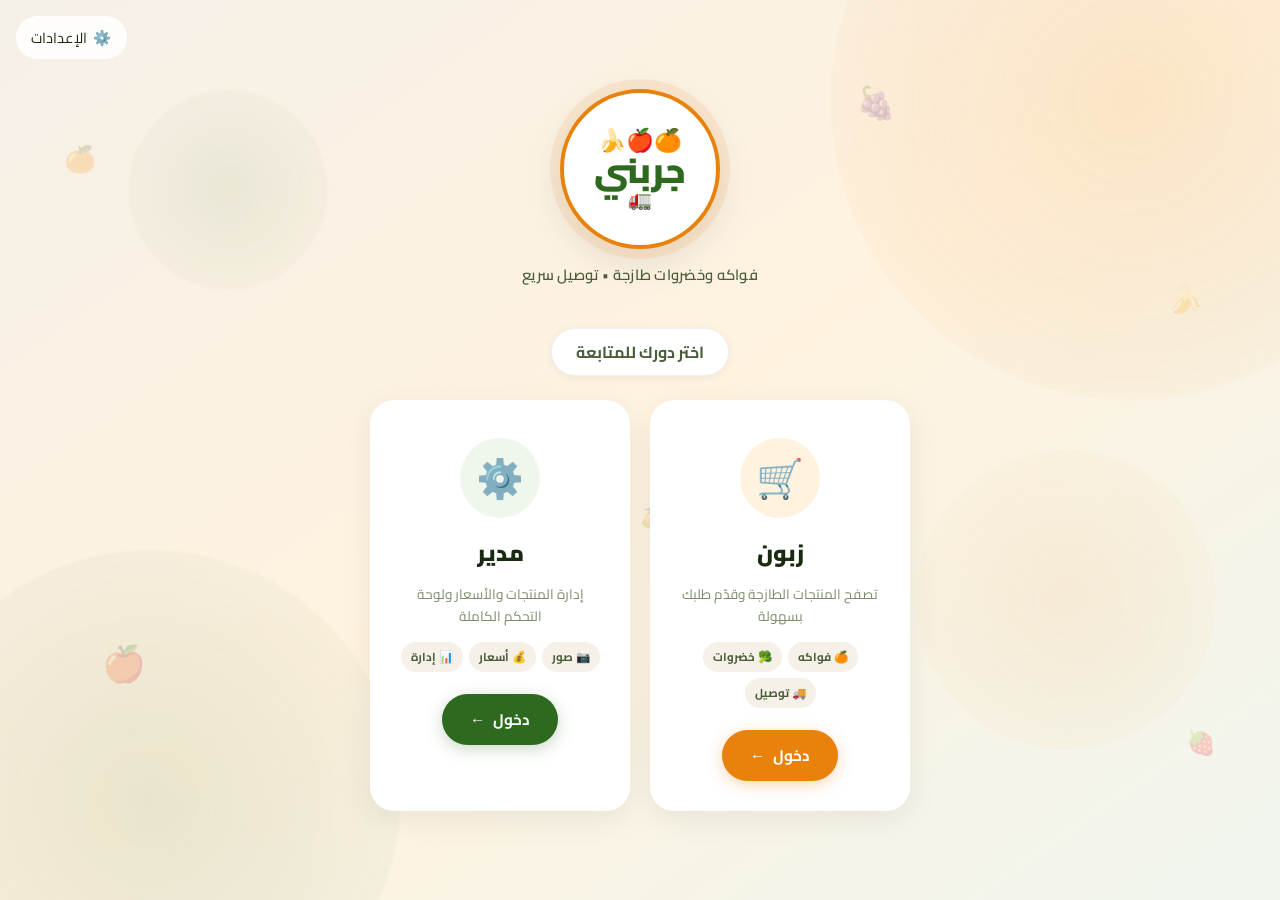
==== admin.html @ cb9f3431 "Fix gallery UI bugs: remove empty img, fix preview position, clear thumbnails on new selection Co-Au" ====
<!DOCTYPE html>
<html lang="ar" dir="rtl">
<head>
  <meta charset="UTF-8" />
  <meta name="viewport" content="width=device-width, initial-scale=1.0" />
  <title>لوحة التحكم - جربني</title>
  <link rel="icon" href="data:image/svg+xml,<svg xmlns='http://www.w3.org/2000/svg' viewBox='0 0 100 100'><text y='.9em' font-size='90'>🍊</text></svg>" />
  <link rel="stylesheet" href="admin.css" />
  <link href="https://fonts.googleapis.com/css2?family=Cairo:wght@400;600;700;900&display=swap" rel="stylesheet" />
</head>
<body>

  <!-- ===== LOGIN SCREEN ===== -->
  <div class="login-screen" id="loginScreen">
    <div class="login-card">
      <div class="login-logo">🍊🍎🍌<br/><span>جربني</span></div>
      <h2>لوحة التحكم</h2>
      <p class="login-sub">أدخل كلمة المرور للمتابعة</p>
      <form id="loginForm">
        <div class="form-group">
          <label>كلمة المرور</label>
          <input type="password" id="passwordInput" placeholder="••••••••" autocomplete="current-password" />
        </div>
        <p class="login-error hidden" id="loginError">كلمة المرور غير صحيحة ❌</p>
        <button type="submit" class="btn-login">دخول →</button>
      </form>
      <a href="index.html" class="back-link">← العودة إلى الصفحة الرئيسية</a>
    </div>
  </div>

  <!-- ===== DASHBOARD ===== -->
  <div class="admin-dashboard hidden" id="dashboard">

    <!-- Mobile top bar -->
    <div class="mobile-topbar">
      <div class="mobile-logo">🍊 <span>جربني</span></div>
      <button class="sidebar-toggle" id="sidebarToggle">☰</button>
    </div>
    <div class="sidebar-overlay" id="sidebarOverlay"></div>

    <!-- SIDEBAR -->
    <aside class="sidebar" id="sidebar">
      <div class="sidebar-logo">🍊 <span>جربني</span></div>
      <nav class="sidebar-nav">
        <button class="nav-item active" data-section="products">🛒 المنتجات</button>
        <button class="nav-item" data-section="orders">📋 الطلبات <span class="orders-badge hidden" id="navOrdersBadge">0</span></button>
        <button class="nav-item" data-section="reviews">⭐ التقييمات <span class="orders-badge hidden" id="navReviewsBadge">0</span></button>
        <button class="nav-item" data-section="gallery">📸 المعرض</button>
        <button class="nav-item" data-section="settings">⚙️ الإعدادات</button>
        <a href="shop.html" class="nav-item nav-link" target="_blank">🌐 الموقع</a>
      </nav>
      <button class="sidebar-logout" id="logoutBtn">🚪 تسجيل الخروج</button>
    </aside>

    <!-- MAIN -->
    <main class="admin-main">

      <!-- PRODUCTS SECTION -->
      <div class="admin-section" id="productsSection">
        <div class="admin-header">
          <div>
            <h1>إدارة المنتجات</h1>
            <p class="admin-sub">انقر على أي منتج لتعديله</p>
          </div>
          <button class="btn-add-product" id="addProductBtn">+ إضافة منتج</button>
        </div>

        <!-- Stats -->
        <div class="admin-stats-row">
          <div class="admin-stat-box">
            <span id="statFruits">0</span>
            <label>🍊 فاكهة</label>
          </div>
          <div class="admin-stat-box">
            <span id="statVeggies">0</span>
            <label>🥦 خضروات</label>
          </div>
          <div class="admin-stat-box accent">
            <span id="statTotal">0</span>
            <label>📦 إجمالي</label>
          </div>
        </div>
        <div class="admin-tabs">
          <button class="admin-tab active" data-tab="fruits">🍊 الفواكه</button>
          <button class="admin-tab" data-tab="veggies">🥦 الخضروات</button>
        </div>
        <div class="admin-products-grid" id="adminFruitsGrid"></div>
        <div class="admin-products-grid hidden" id="adminVeggiesGrid"></div>
      </div>

      <!-- ORDERS SECTION -->
      <div class="admin-section hidden" id="ordersSection">
        <div class="admin-header">
          <div>
            <h1>الطلبات</h1>
            <p class="admin-sub">جميع طلبات العملاء مرتبة من الأحدث إلى الأقدم</p>
          </div>
          <div class="orders-header-actions">
            <select id="ordersFilterStatus" class="orders-filter">
              <option value="all">كل الطلبات</option>
              <option value="new">🆕 جديد</option>
              <option value="confirmed">✅ مؤكد</option>
              <option value="delivered">📦 تم التوصيل</option>
              <option value="cancelled">❌ ملغى</option>
            </select>
            <button class="btn-clear-orders" id="clearAllOrdersBtn">🗑️ مسح الكل</button>
          </div>
        </div>

        <!-- Stats row -->
        <div class="admin-stats-row">
          <div class="admin-stat-box">
            <span id="statOrdersNew">0</span>
            <label>🆕 جديد</label>
          </div>
          <div class="admin-stat-box">
            <span id="statOrdersConfirmed">0</span>
            <label>✅ مؤكد</label>
          </div>
          <div class="admin-stat-box">
            <span id="statOrdersDelivered">0</span>
            <label>📦 موصّل</label>
          </div>
          <div class="admin-stat-box accent">
            <span id="statOrdersTotal">0</span>
            <label>📋 الإجمالي</label>
          </div>
          <div class="admin-stat-box" style="border-top:3px solid #4CAF50">
            <span id="statOrdersRevenue">0 دت</span>
            <label>💰 رقم الأعمال</label>
          </div>
        </div>

        <div id="ordersContainer">
          <div class="orders-empty" id="ordersEmpty">
            <p style="font-size:3rem">📋</p>
            <p>لا توجد طلبات بعد</p>
            <p style="opacity:.6;font-size:.9rem">ستظهر الطلبات هنا عند إرسالها من الموقع</p>
          </div>
          <div id="ordersList"></div>
        </div>
      </div>

      <!-- GALLERY SECTION -->
      <div class="admin-section hidden" id="gallerySection">
        <div class="admin-header">
          <div>
            <h1>📸 المعرض</h1>
            <p class="admin-sub">صور مخزونك وتوصيلاتك — تظهر في الموقع للزبائن</p>
          </div>
          <div class="orders-header-actions">
            <button class="btn-clear-orders" id="clearAllGalleryBtn">🗑️ مسح الكل</button>
          </div>
        </div>

        <!-- Upload card -->
        <div class="gallery-upload-card">
          <h3>➕ إضافة صورة جديدة</h3>
          <div class="gallery-upload-area" id="galleryUploadArea">
            <span>📷</span>
            <p>انقر لاختيار صورة أو عدة صور دفعة واحدة</p>
            <input type="file" id="galleryFileInput" accept="image/*" multiple />
          </div>
          <div class="form-group" style="margin-top:14px">
            <label>تعليق (اختياري)</label>
            <input type="text" id="galleryCaptionInput" placeholder="مثال: توصيل اليوم في بنزرت 🚛" />
          </div>
          <button class="btn-save-settings" id="addGalleryPhotoBtn" style="margin-top:12px">💾 إضافة الصور</button>
          <div class="gallery-preview-wrap hidden" id="galleryPreviewWrap"></div>
        </div>

        <!-- Photos grid -->
        <div id="adminGalleryGrid" class="admin-gallery-grid"></div>
        <div class="orders-empty" id="galleryAdminEmpty" style="display:none">
          <p style="font-size:3rem">📸</p>
          <p>لا توجد صور بعد — أضف صورك أعلاه</p>
        </div>
      </div>

      <!-- REVIEWS SECTION -->
      <div class="admin-section hidden" id="reviewsSection">
        <div class="admin-header">
          <div>
            <h1>⭐ التقييمات</h1>
            <p class="admin-sub">تقييمات العملاء الحقيقية — يمكنك حذف أي تقييم غير لائق</p>
          </div>
          <div class="orders-header-actions">
            <button class="btn-clear-orders" id="clearAllReviewsBtn">🗑️ مسح الكل</button>
          </div>
        </div>
        <!-- Stats -->
        <div class="admin-stats-row">
          <div class="admin-stat-box">
            <span id="statReviewsTotal">0</span>
            <label>⭐ تقييم</label>
          </div>
          <div class="admin-stat-box accent">
            <span id="statReviewsAvg">—</span>
            <label>📊 المعدل</label>
          </div>
        </div>
        <div id="adminReviewsContainer">
          <div class="orders-empty" id="reviewsEmpty">
            <p style="font-size:3rem">⭐</p>
            <p>لا توجد تقييمات بعد</p>
            <p style="opacity:.6;font-size:.9rem">ستظهر تقييمات العملاء هنا</p>
          </div>
          <div id="adminReviewsList"></div>
        </div>
      </div>

      <!-- SETTINGS SECTION -->
      <div class="admin-section hidden" id="settingsSection">
        <div class="admin-header">
          <div>
            <h1>الإعدادات</h1>
            <p class="admin-sub">إعدادات الموقع ومعلومات التواصل</p>
          </div>
        </div>
        <div class="settings-grid">
          <div class="settings-card">
            <h3>📞 معلومات التواصل</h3>
            <div class="form-group">
              <label>رقم الهاتف</label>
              <input type="tel" id="settingPhone" placeholder="0X XX XX XX XX" />
            </div>
            <div class="form-group">
              <label>رقم واتساب (بدون + أو 00)</label>
              <input type="text" id="settingWhatsapp" placeholder="216XXXXXXXXX" />
              <small>مثال: 21694123456</small>
            </div>
            <div class="form-group">
              <label>نص البانر الترويجي 🔥</label>
              <input type="text" id="settingPromo" placeholder="عرض الأسبوع: توصيل مجاني..." />
              <small>يظهر في الشريط الأخضر أعلى الموقع</small>
            </div>
            <div class="form-group">
              <label>🕐 ساعات العمل</label>
              <textarea id="settingHours" rows="3" placeholder="السبت - الخميس: 8:00ص - 8:00م&#10;الجمعة: مغلق"></textarea>
              <small>تظهر في قسم "تواصل معنا" بالموقع</small>
            </div>
          </div>
          <div class="settings-card">
            <h3>🔒 تغيير كلمة المرور</h3>
            <div class="form-group">
              <label>كلمة المرور الجديدة</label>
              <input type="password" id="newPassword" placeholder="6 أحرف على الأقل" />
            </div>
            <div class="form-group">
              <label>تأكيد كلمة المرور</label>
              <input type="password" id="confirmPassword" placeholder="أعد الكتابة" />
            </div>
          </div>
        </div>
        <div class="settings-actions">
          <button class="btn-save-settings" id="saveSettingsBtn">💾 حفظ الإعدادات</button>
          <button class="btn-reset-products" id="resetProductsBtn">🔄 إعادة تعيين المنتجات</button>
        </div>
      </div>

    </main>
  </div>

  <!-- ===== EDIT / ADD MODAL ===== -->
  <div class="modal-overlay hidden" id="editModal">
    <div class="modal-card">
      <div class="modal-header">
        <h2 id="modalTitle">تعديل المنتج</h2>
        <button class="modal-close" id="modalClose" title="إغلاق">×</button>
      </div>

      <!-- Image -->
      <div class="image-section">
        <div class="image-preview" id="imagePreview">
          <span id="previewEmoji">🍊</span>
          <img id="previewImg" src="" alt="" class="hidden" />
        </div>
        <div class="image-actions">
          <label class="btn-upload">
            📷 رفع صورة من جهازك
            <input type="file" id="imageUpload" accept="image/*" />
          </label>
          <button class="btn-use-emoji" id="removeImageBtn">استخدام الرمز بدل الصورة</button>
          <small class="img-hint">الصورة تُحفظ محلياً في المتصفح</small>
        </div>
      </div>

      <!-- Form -->
      <div class="modal-form">
        <input type="hidden" id="editId" />
        <input type="hidden" id="editCategory" />
        <div class="form-row">
          <div class="form-group">
            <label>اسم المنتج *</label>
            <input type="text" id="editName" placeholder="مثال: برتقال طازج" />
          </div>
          <div class="form-group">
            <label>الرمز (Emoji)</label>
            <input type="text" id="editEmoji" maxlength="2" placeholder="🍊" />
          </div>
        </div>
        <div class="form-group">
          <label>الوصف</label>
          <input type="text" id="editDesc" placeholder="وصف قصير للمنتج" />
        </div>
        <div class="form-row">
          <div class="form-group">
            <label>السعر (دت) *</label>
            <input type="number" id="editPrice" min="0" placeholder="1.5" />
          </div>
          <div class="form-group">
            <label>الوحدة</label>
            <input type="text" id="editUnit" placeholder="كغ / حبة / علبة" />
          </div>
        </div>
      </div>

      <div class="modal-footer">
        <button class="btn-save" id="saveProductBtn">💾 حفظ</button>
        <button class="btn-delete hidden" id="deleteProductBtn">🗑️ حذف</button>
      </div>
    </div>
  </div>

  <!-- TOAST -->
  <div class="admin-toast" id="adminToast"></div>

  <script src="products-data.js"></script>
  <script src="admin.js"></script>
</body>
</html>
---- admin.css ----
:root {
  --sidebar-bg:   #1C3A0E;
  --sidebar-hover:#2D5A1E;
  --accent:       #E8820C;
  --accent-hover: #F5A034;
  --green:        #2D6A1F;
  --green-hover:  #4A8F35;
  --bg:           #F2F5F0;
  --white:        #FFFFFF;
  --border:       #DDE5D8;
  --text:         #1A2A10;
  --muted:        #6B7B6A;
  --danger:       #DC3545;
  --danger-bg:    #FFEDED;
  --radius:       12px;
  --shadow:       0 4px 20px rgba(0,0,0,0.08);
}

*, *::before, *::after { box-sizing: border-box; margin: 0; padding: 0; }
html { font-size: 16px; }
body {
  font-family: 'Cairo', sans-serif;
  direction: rtl;
  background: var(--bg);
  color: var(--text);
  min-height: 100vh;
}
a { text-decoration: none; color: inherit; }

/* ===== UTILITY ===== */
.hidden { display: none !important; }

/* ===== LOGIN ===== */
.login-screen {
  display: flex;
  align-items: center;
  justify-content: center;
  min-height: 100vh;
  background: linear-gradient(135deg, #1C3A0E 0%, #2D6A1F 100%);
  padding: 24px;
}
.login-card {
  background: var(--white);
  border-radius: 20px;
  padding: 48px 40px;
  width: 100%;
  max-width: 400px;
  text-align: center;
  box-shadow: 0 32px 80px rgba(0,0,0,0.3);
}
.login-logo {
  font-size: 2rem;
  line-height: 1.4;
  margin-bottom: 16px;
}
.login-logo span { font-size: 2rem; font-weight: 900; color: var(--green); }
.login-card h2 { font-size: 1.3rem; font-weight: 800; color: var(--text); margin-bottom: 4px; }
.login-sub { color: var(--muted); font-size: 0.88rem; margin-bottom: 28px; }

.form-group { text-align: right; margin-bottom: 18px; }
.form-group label {
  display: block;
  font-size: 0.85rem;
  font-weight: 700;
  color: var(--text);
  margin-bottom: 6px;
}
.form-group input, .form-group textarea {
  width: 100%;
  padding: 11px 14px;
  border: 1.5px solid var(--border);
  border-radius: var(--radius);
  font-family: 'Cairo', sans-serif;
  font-size: 0.92rem;
  direction: rtl;
  color: var(--text);
  background: var(--white);
  transition: 0.2s;
}
.form-group input:focus, .form-group textarea:focus {
  outline: none;
  border-color: var(--accent);
  box-shadow: 0 0 0 3px rgba(232,130,12,0.12);
}
.form-group small { display: block; font-size: 0.78rem; color: var(--muted); margin-top: 4px; }

.login-error {
  color: var(--danger);
  font-size: 0.88rem;
  font-weight: 600;
  margin-bottom: 12px;
  background: var(--danger-bg);
  padding: 8px 14px;
  border-radius: 8px;
}

.btn-login {
  width: 100%;
  padding: 13px;
  background: var(--accent);
  color: white;
  border: none;
  border-radius: 40px;
  font-family: 'Cairo', sans-serif;
  font-size: 1rem;
  font-weight: 700;
  cursor: pointer;
  transition: 0.2s;
}
.btn-login:hover { background: var(--accent-hover); transform: translateY(-1px); }

.back-link {
  display: inline-block;
  margin-top: 20px;
  font-size: 0.85rem;
  color: var(--muted);
  transition: 0.2s;
}
.back-link:hover { color: var(--green); }

/* ===== DASHBOARD LAYOUT ===== */
.admin-dashboard { display: flex; min-height: 100vh; }

/* SIDEBAR */
.sidebar {
  width: 230px;
  background: var(--sidebar-bg);
  display: flex;
  flex-direction: column;
  position: fixed;
  top: 0; right: 0; bottom: 0;
  z-index: 100;
}
.sidebar-logo {
  padding: 24px 20px;
  font-size: 1.15rem;
  font-weight: 900;
  color: white;
  border-bottom: 1px solid rgba(255,255,255,0.08);
  letter-spacing: 0.3px;
}
.sidebar-logo span { color: var(--accent-hover); }

.sidebar-nav {
  flex: 1;
  padding: 14px 10px;
  display: flex;
  flex-direction: column;
  gap: 3px;
}
.nav-item {
  display: flex;
  align-items: center;
  gap: 10px;
  padding: 11px 14px;
  border-radius: 10px;
  background: none;
  border: none;
  color: rgba(255,255,255,0.65);
  font-family: 'Cairo', sans-serif;
  font-size: 0.92rem;
  font-weight: 600;
  cursor: pointer;
  transition: 0.2s;
  text-align: right;
  width: 100%;
}
.nav-link { display: flex; align-items: center; gap: 10px; }
.nav-item:hover { background: rgba(255,255,255,0.1); color: white; }
.nav-item.active { background: var(--accent); color: white; }

.sidebar-logout {
  margin: 12px 10px 20px;
  padding: 11px 14px;
  border-radius: 10px;
  background: rgba(220,53,69,0.12);
  border: 1px solid rgba(220,53,69,0.25);
  color: #FF9999;
  font-family: 'Cairo', sans-serif;
  font-size: 0.9rem;
  font-weight: 700;
  cursor: pointer;
  transition: 0.2s;
  text-align: right;
  width: calc(100% - 20px);
}
.sidebar-logout:hover { background: rgba(220,53,69,0.28); color: white; }

/* MAIN */
.admin-main { flex: 1; margin-right: 230px; padding: 32px; }
.admin-section { display: block; }
.admin-section.hidden { display: none; }

.admin-header {
  display: flex;
  align-items: flex-start;
  justify-content: space-between;
  margin-bottom: 24px;
}
.admin-header h1 { font-size: 1.5rem; font-weight: 900; color: var(--text); }
.admin-sub { font-size: 0.85rem; color: var(--muted); margin-top: 2px; }

.btn-add-product {
  background: var(--accent);
  color: white;
  border: none;
  padding: 10px 22px;
  border-radius: 40px;
  font-family: 'Cairo', sans-serif;
  font-size: 0.92rem;
  font-weight: 700;
  cursor: pointer;
  transition: 0.2s;
  white-space: nowrap;
}
.btn-add-product:hover { background: var(--accent-hover); transform: translateY(-1px); }

/* Stats row */
.admin-stats-row {
  display: flex;
  gap: 12px;
  margin-bottom: 22px;
  flex-wrap: wrap;
}
.admin-stat-box {
  background: var(--white);
  border-radius: 14px;
  padding: 16px 28px;
  border: 1.5px solid var(--border);
  display: flex;
  flex-direction: column;
  align-items: center;
  gap: 4px;
  min-width: 110px;
  transition: 0.2s;
}
.admin-stat-box:hover { border-color: var(--accent); box-shadow: 0 4px 16px rgba(232,130,12,0.1); }
.admin-stat-box span  { font-size: 2rem; font-weight: 900; color: var(--accent); line-height: 1; }
.admin-stat-box label { font-size: 0.78rem; color: var(--muted); font-weight: 700; }
.admin-stat-box.accent { background: linear-gradient(135deg, var(--accent), var(--accent-hover)); border-color: transparent; }
.admin-stat-box.accent span  { color: white; }
.admin-stat-box.accent label { color: rgba(255,255,255,0.85); }

/* Admin tabs */
.admin-tabs {
  display: flex;
  gap: 6px;
  margin-bottom: 20px;
  background: var(--white);
  padding: 5px;
  border-radius: var(--radius);
  width: fit-content;
  border: 1.5px solid var(--border);
}
.admin-tab {
  padding: 8px 22px;
  border-radius: 8px;
  border: none;
  background: none;
  font-family: 'Cairo', sans-serif;
  font-size: 0.92rem;
  font-weight: 700;
  color: var(--muted);
  cursor: pointer;
  transition: 0.2s;
}
.admin-tab.active { background: var(--accent); color: white; }

/* Product grid admin */
.admin-products-grid {
  display: grid;
  grid-template-columns: repeat(auto-fill, minmax(190px, 1fr));
  gap: 14px;
}
.admin-products-grid.hidden { display: none; }

.admin-product-card {
  background: var(--white);
  border-radius: 14px;
  padding: 20px 16px 16px;
  border: 1.5px solid var(--border);
  display: flex;
  flex-direction: column;
  align-items: center;
  gap: 8px;
  cursor: pointer;
  transition: 0.2s;
  position: relative;
  text-align: center;
}
.admin-product-card:hover {
  border-color: var(--accent);
  box-shadow: 0 6px 24px rgba(232,130,12,0.18);
  transform: translateY(-3px);
}
.edit-badge {
  position: absolute;
  top: 8px;
  left: 8px;
  background: var(--accent);
  color: white;
  font-size: 0.68rem;
  padding: 3px 8px;
  border-radius: 20px;
  font-weight: 700;
  opacity: 0;
  transition: 0.2s;
}
.admin-product-card:hover .edit-badge { opacity: 1; }
.card-emoji { font-size: 2.6rem; line-height: 1; }
.card-img { width: 64px; height: 64px; object-fit: cover; border-radius: 10px; }
.card-name { font-size: 0.9rem; font-weight: 700; color: var(--text); }
.card-price { font-size: 0.85rem; font-weight: 800; color: var(--accent); }

/* ===== SETTINGS ===== */
.settings-grid { display: grid; grid-template-columns: 1fr 1fr; gap: 20px; margin-bottom: 20px; }
.settings-card {
  background: var(--white);
  border-radius: 16px;
  padding: 28px;
  border: 1.5px solid var(--border);
}
.settings-card h3 {
  font-size: 0.98rem;
  font-weight: 800;
  color: var(--text);
  margin-bottom: 18px;
  padding-bottom: 12px;
  border-bottom: 1px solid var(--border);
}
.btn-save-settings {
  background: var(--green);
  color: white;
  border: none;
  padding: 12px 32px;
  border-radius: 40px;
  font-family: 'Cairo', sans-serif;
  font-size: 0.95rem;
  font-weight: 700;
  cursor: pointer;
  transition: 0.2s;
}
.btn-save-settings:hover { background: var(--green-hover); transform: translateY(-1px); }

/* ===== MODAL ===== */
.modal-overlay {
  position: fixed;
  inset: 0;
  background: rgba(0,0,0,0.55);
  display: flex;
  align-items: center;
  justify-content: center;
  z-index: 1000;
  padding: 20px;
  backdrop-filter: blur(4px);
}
.modal-card {
  background: var(--white);
  border-radius: 20px;
  width: 100%;
  max-width: 520px;
  max-height: 90vh;
  overflow-y: auto;
  box-shadow: 0 32px 80px rgba(0,0,0,0.25);
}

.modal-header {
  display: flex;
  align-items: center;
  justify-content: space-between;
  padding: 24px 28px 0;
}
.modal-header h2 { font-size: 1.15rem; font-weight: 900; color: var(--text); }
.modal-close {
  width: 36px; height: 36px;
  border-radius: 50%;
  background: var(--bg);
  border: none;
  font-size: 1.2rem;
  cursor: pointer;
  display: flex; align-items: center; justify-content: center;
  color: var(--muted);
  transition: 0.2s;
  line-height: 1;
}
.modal-close:hover { background: var(--danger-bg); color: var(--danger); }

/* Image section */
.image-section {
  padding: 20px 28px;
  display: flex;
  align-items: center;
  gap: 20px;
  border-bottom: 1px solid var(--border);
}
.image-preview {
  width: 96px; height: 96px;
  border-radius: 14px;
  border: 2px dashed var(--border);
  display: flex;
  align-items: center;
  justify-content: center;
  font-size: 3rem;
  overflow: hidden;
  flex-shrink: 0;
  background: var(--bg);
}
.image-preview img { width: 100%; height: 100%; object-fit: cover; }

.image-actions { display: flex; flex-direction: column; gap: 8px; }
.btn-upload {
  display: inline-flex;
  align-items: center;
  gap: 6px;
  padding: 9px 18px;
  background: var(--accent);
  color: white;
  border-radius: 8px;
  font-family: 'Cairo', sans-serif;
  font-size: 0.85rem;
  font-weight: 700;
  cursor: pointer;
  transition: 0.2s;
}
.btn-upload:hover { background: var(--accent-hover); }
.btn-upload input { display: none; }
.btn-use-emoji {
  padding: 9px 18px;
  background: var(--bg);
  color: var(--muted);
  border: 1.5px solid var(--border);
  border-radius: 8px;
  font-family: 'Cairo', sans-serif;
  font-size: 0.85rem;
  font-weight: 700;
  cursor: pointer;
  transition: 0.2s;
}
.btn-use-emoji:hover { border-color: var(--accent); color: var(--accent); }
.img-hint { font-size: 0.72rem; color: var(--muted); }

/* Modal form */
.modal-form { padding: 20px 28px; display: flex; flex-direction: column; gap: 14px; }
.form-row { display: grid; grid-template-columns: 1fr 1fr; gap: 14px; }

.modal-footer {
  padding: 8px 28px 28px;
  display: flex;
  gap: 10px;
}
.btn-save {
  flex: 1;
  padding: 12px;
  background: var(--green);
  color: white;
  border: none;
  border-radius: 10px;
  font-family: 'Cairo', sans-serif;
  font-size: 0.95rem;
  font-weight: 700;
  cursor: pointer;
  transition: 0.2s;
}
.btn-save:hover { background: var(--green-hover); }
.btn-delete {
  padding: 12px 20px;
  background: var(--danger-bg);
  color: var(--danger);
  border: 1.5px solid #FFCDD2;
  border-radius: 10px;
  font-family: 'Cairo', sans-serif;
  font-size: 0.95rem;
  font-weight: 700;
  cursor: pointer;
  transition: 0.2s;
}
.btn-delete:hover { background: var(--danger); color: white; border-color: var(--danger); }

/* ===== TOAST ===== */
.admin-toast {
  position: fixed;
  bottom: 28px;
  left: 50%;
  transform: translateX(-50%) translateY(20px);
  background: var(--green);
  color: white;
  padding: 12px 28px;
  border-radius: 40px;
  font-weight: 700;
  font-size: 0.92rem;
  opacity: 0;
  pointer-events: none;
  transition: opacity 0.3s, transform 0.3s;
  z-index: 9999;
  box-shadow: 0 4px 20px rgba(45,106,31,0.4);
  white-space: nowrap;
}
.admin-toast.show { opacity: 1; transform: translateX(-50%) translateY(0); }
.admin-toast.error { background: var(--danger); box-shadow: 0 4px 20px rgba(220,53,69,0.4); }

/* ===== SETTINGS ACTIONS ===== */
.settings-actions {
  display: flex;
  gap: 12px;
  flex-wrap: wrap;
  align-items: center;
  margin-top: 16px;
}
.btn-reset-products {
  background: none;
  border: 1.5px solid var(--border);
  color: var(--muted);
  padding: 12px 24px;
  border-radius: 40px;
  font-family: 'Cairo', sans-serif;
  font-size: 0.9rem;
  font-weight: 700;
  cursor: pointer;
  transition: 0.2s;
}
.btn-reset-products:hover { border-color: var(--danger); color: var(--danger); background: var(--danger-bg); }

/* ===== MOBILE TOP BAR ===== */
.mobile-topbar {
  display: none;
  align-items: center;
  justify-content: space-between;
  background: var(--sidebar-bg);
  padding: 14px 20px;
  position: fixed;
  top: 0; left: 0; right: 0;
  z-index: 200;
}
.mobile-logo { font-size: 1.1rem; font-weight: 900; color: white; }
.mobile-logo span { color: var(--accent-hover); }
.sidebar-toggle {
  background: none;
  border: none;
  color: white;
  font-size: 1.4rem;
  cursor: pointer;
  padding: 4px 8px;
}
.sidebar-overlay {
  display: none;
  position: fixed;
  inset: 0;
  background: rgba(0,0,0,0.5);
  z-index: 98;
}
.sidebar-overlay.open { display: block; }

/* ===== RESPONSIVE ===== */
@media (max-width: 900px) {
  .settings-grid { grid-template-columns: 1fr; }
}
@media (max-width: 700px) {
  .mobile-topbar { display: flex; }
  .admin-main { margin-right: 0; padding: 80px 16px 20px; }
  .sidebar {
    transform: translateX(100%);
    transition: transform 0.3s ease;
    z-index: 99;
  }
  .sidebar.open { transform: translateX(0); }
  .form-row { grid-template-columns: 1fr; }
  .admin-products-grid { grid-template-columns: repeat(auto-fill, minmax(140px, 1fr)); }
  .modal-card { border-radius: 16px; }
  .image-section { flex-direction: column; align-items: flex-start; }
  .orders-header-actions { flex-direction: column; gap: .5rem; }
  .order-card-actions { flex-wrap: wrap; }
}

/* ===== ORDERS SECTION ===== */
.orders-badge {
  display: inline-block;
  background: var(--accent);
  color: #fff;
  border-radius: 50px;
  font-size: .72rem;
  font-weight: 700;
  padding: 1px 7px;
  margin-right: 4px;
  vertical-align: middle;
}
.orders-header-actions {
  display: flex;
  align-items: center;
  gap: .75rem;
}
.orders-filter {
  font-family: 'Cairo', sans-serif;
  font-size: .95rem;
  padding: .45rem .9rem;
  border: 1.5px solid var(--border);
  border-radius: var(--radius);
  background: var(--white);
  color: var(--text);
  cursor: pointer;
}
.btn-clear-orders {
  padding: .45rem 1rem;
  background: var(--danger-bg);
  color: var(--danger);
  border: 1.5px solid #f5c6c6;
  border-radius: var(--radius);
  font-family: 'Cairo', sans-serif;
  font-size: .9rem;
  cursor: pointer;
  transition: background .2s;
}
.btn-clear-orders:hover { background: #ffd6d6; }

.orders-empty {
  text-align: center;
  padding: 3rem 1rem;
  color: var(--muted);
}

.order-card {
  background: var(--white);
  border-radius: var(--radius);
  border-right: 5px solid var(--accent);
  box-shadow: var(--shadow);
  padding: 1.2rem 1.4rem;
  margin-bottom: 1rem;
  transition: transform .2s;
}
.order-card:hover { transform: translateY(-2px); }

.order-card-header {
  display: flex;
  justify-content: space-between;
  align-items: flex-start;
  gap: .75rem;
  margin-bottom: .8rem;
}
.order-id-date {
  display: flex;
  flex-direction: column;
  gap: .2rem;
}
.order-id {
  font-size: .85rem;
  font-weight: 700;
  color: var(--muted);
  font-family: monospace;
}
.order-date {
  font-size: .82rem;
  color: var(--muted);
}
.order-status-badge {
  display: inline-block;
  color: #fff;
  font-size: .8rem;
  font-weight: 700;
  padding: .3rem .8rem;
  border-radius: 50px;
  white-space: nowrap;
}

.order-client-info {
  display: flex;
  flex-wrap: wrap;
  gap: .5rem 1.2rem;
  font-size: .9rem;
  margin-bottom: .7rem;
  font-weight: 600;
}
.order-client-info a { color: var(--accent); text-decoration: underline; }

.order-products-text {
  background: #f8faf6;
  border: 1px solid var(--border);
  border-radius: 8px;
  padding: .6rem .9rem;
  font-size: .88rem;
  color: var(--text);
  margin-bottom: .5rem;
}
.order-notes {
  font-size: .85rem;
  color: var(--muted);
  font-style: italic;
  margin-bottom: .5rem;
}

.order-card-actions {
  display: flex;
  align-items: center;
  gap: .6rem;
  margin-top: .8rem;
}
.order-status-select {
  flex: 1;
  font-family: 'Cairo', sans-serif;
  font-size: .88rem;
  padding: .4rem .7rem;
  border: 1.5px solid var(--border);
  border-radius: 8px;
  background: var(--bg);
  cursor: pointer;
}
.btn-call {
  display: inline-block;
  padding: .4rem .9rem;
  background: #e8f5e9;
  color: #2e7d32;
  border-radius: 8px;
  font-size: .88rem;
  font-weight: 700;
  white-space: nowrap;
  transition: background .2s;
}
.btn-call:hover { background: #c8e6c9; }
.btn-delete-order {
  padding: .4rem .6rem;
  background: var(--danger-bg);
  border: none;
  border-radius: 8px;
  cursor: pointer;
  font-size: 1rem;
  transition: background .2s;
}
.btn-delete-order:hover { background: #ffd6d6; }
}

/* ===== GALLERY ADMIN ===== */
.gallery-upload-card {
  background: var(--white);
  border-radius: var(--radius);
  padding: 28px;
  box-shadow: var(--shadow);
  margin-bottom: 28px;
  max-width: 560px;
}
.gallery-upload-card h3 {
  font-size: 1.1rem;
  font-weight: 700;
  margin-bottom: 16px;
  color: var(--text);
}
.gallery-upload-area {
  border: 2.5px dashed var(--border);
  border-radius: var(--radius);
  padding: 36px 20px;
  text-align: center;
  cursor: pointer;
  transition: border-color .2s, background .2s;
  position: relative;
}
.gallery-upload-area:hover {
  border-color: var(--accent);
  background: #fff8f0;
}
.gallery-upload-area span { font-size: 2.5rem; display: block; margin-bottom: 8px; }
.gallery-upload-area p { color: var(--muted); font-size: .95rem; }
.gallery-upload-area input[type="file"] {
  position: absolute; inset: 0; opacity: 0; cursor: pointer;
}
.gallery-preview-wrap {
  margin-top: 14px;
  display: flex;
  flex-direction: row;
  flex-wrap: wrap;
  justify-content: flex-start;
  gap: 8px;
  padding: 4px 0;
}
.gallery-preview-wrap img {
  width: 80px;
  height: 80px;
  object-fit: cover;
  border-radius: 8px;
  border: 2px solid var(--accent);
  display: block;
}
.admin-gallery-grid {
  display: grid;
  grid-template-columns: repeat(auto-fill, minmax(220px, 1fr));
  gap: 18px;
}
.admin-gallery-item {
  background: var(--white);
  border-radius: var(--radius);
  overflow: hidden;
  box-shadow: var(--shadow);
}
.admin-gallery-item img {
  width: 100%; height: 180px; object-fit: cover; display: block;
}
.admin-gallery-caption {
  padding: 8px 12px;
  font-size: .85rem;
  color: var(--muted);
}
.btn-delete-gallery {
  display: block;
  width: calc(100% - 24px);
  margin: 0 12px 12px;
  padding: 8px;
  background: var(--danger-bg);
  color: var(--danger);
  border: none;
  border-radius: 8px;
  cursor: pointer;
  font-family: 'Cairo', sans-serif;
  font-weight: 700;
  font-size: .88rem;
  transition: background .2s;
}
.btn-delete-gallery:hover { background: #ffd6d6; }
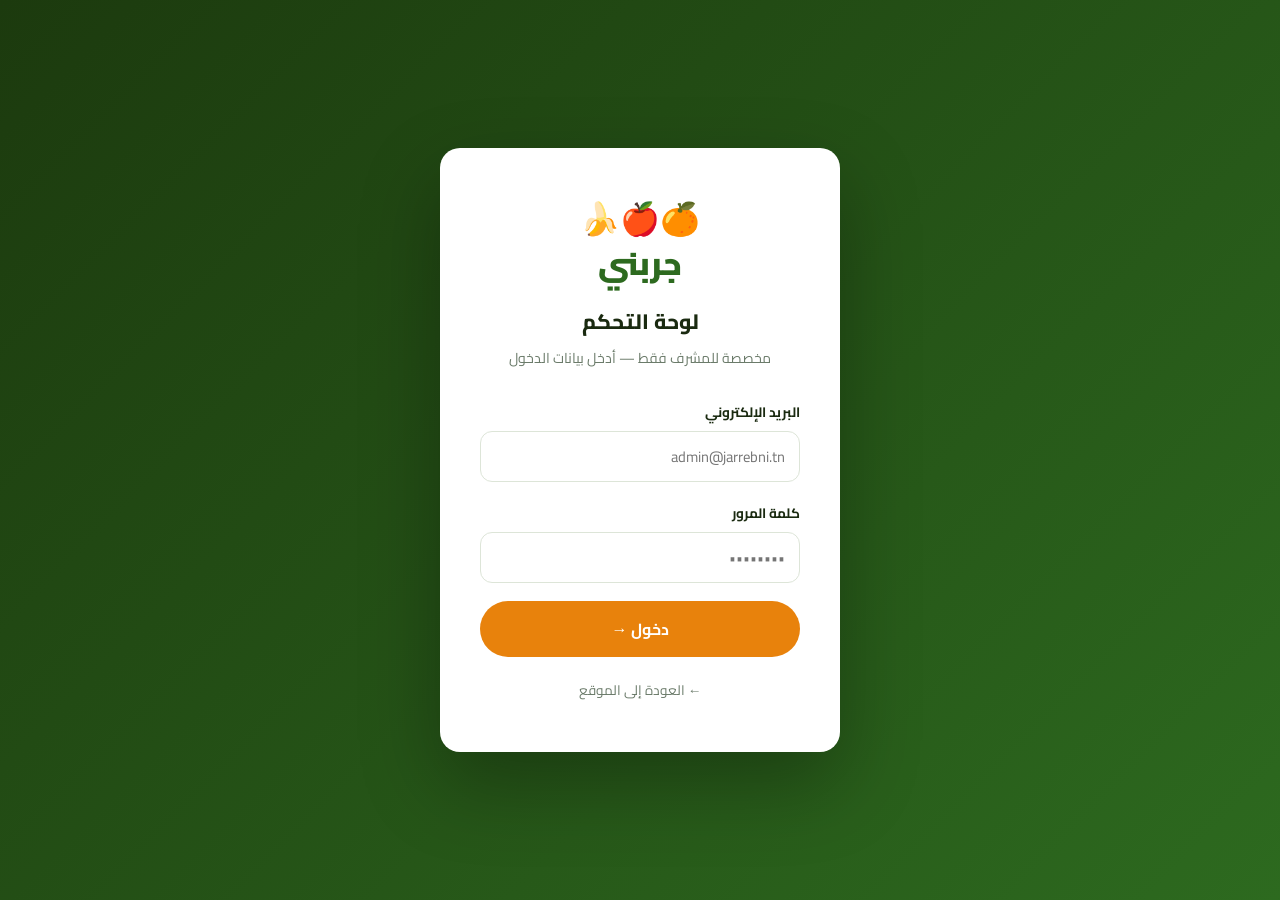
==== commit ace47445: "Add email+password auth, customers section, richer order statuses to admin - Login now requires admi" ====
--- a/admin.html
+++ b/admin.html
@@ -10,21 +10,35 @@
 </head>
 <body>
 
+  <!-- ===== ACCESS DENIED ===== -->
+  <div class="access-denied hidden" id="accessDenied">
+    <div class="access-denied-card">
+      <div style="font-size:4rem;margin-bottom:16px">🔒</div>
+      <h2>وصول مرفوض</h2>
+      <p>هذه الصفحة مخصصة للمشرف فقط.<br/>تحتاج إلى بريد إلكتروني وكلمة مرور صحيحة.</p>
+      <a href="shop.html" class="btn-login" style="display:inline-block;margin-top:20px;text-decoration:none;padding:12px 32px">← العودة للموقع</a>
+    </div>
+  </div>
+
   <!-- ===== LOGIN SCREEN ===== -->
   <div class="login-screen" id="loginScreen">
     <div class="login-card">
       <div class="login-logo">🍊🍎🍌<br/><span>جربني</span></div>
       <h2>لوحة التحكم</h2>
-      <p class="login-sub">أدخل كلمة المرور للمتابعة</p>
+      <p class="login-sub">مخصصة للمشرف فقط — أدخل بيانات الدخول</p>
       <form id="loginForm">
+        <div class="form-group">
+          <label>البريد الإلكتروني</label>
+          <input type="email" id="emailInput" placeholder="admin@jarrebni.tn" autocomplete="email" />
+        </div>
         <div class="form-group">
           <label>كلمة المرور</label>
           <input type="password" id="passwordInput" placeholder="••••••••" autocomplete="current-password" />
         </div>
-        <p class="login-error hidden" id="loginError">كلمة المرور غير صحيحة ❌</p>
+        <p class="login-error hidden" id="loginError">بيانات الدخول غير صحيحة ❌</p>
         <button type="submit" class="btn-login">دخول →</button>
       </form>
-      <a href="index.html" class="back-link">← العودة إلى الصفحة الرئيسية</a>
+      <a href="shop.html" class="back-link">← العودة إلى الموقع</a>
     </div>
   </div>
 
@@ -44,12 +58,14 @@
       <nav class="sidebar-nav">
         <button class="nav-item active" data-section="products">🛒 المنتجات</button>
         <button class="nav-item" data-section="orders">📋 الطلبات <span class="orders-badge hidden" id="navOrdersBadge">0</span></button>
+        <button class="nav-item" data-section="customers">👥 العملاء</button>
         <button class="nav-item" data-section="reviews">⭐ التقييمات <span class="orders-badge hidden" id="navReviewsBadge">0</span></button>
-        <button class="nav-item" data-section="gallery">📸 المعرض</button>
         <button class="nav-item" data-section="settings">⚙️ الإعدادات</button>
-        <a href="shop.html" class="nav-item nav-link" target="_blank">🌐 الموقع</a>
       </nav>
-      <button class="sidebar-logout" id="logoutBtn">🚪 تسجيل الخروج</button>
+      <div class="sidebar-bottom">
+        <a href="shop.html" class="btn-back-to-app" target="_blank">🌐 العودة للموقع</a>
+        <button class="sidebar-logout" id="logoutBtn">🚪 تسجيل الخروج</button>
+      </div>
     </aside>
 
     <!-- MAIN -->
@@ -65,7 +81,6 @@
           <button class="btn-add-product" id="addProductBtn">+ إضافة منتج</button>
         </div>
 
-        <!-- Stats -->
         <div class="admin-stats-row">
           <div class="admin-stat-box">
             <span id="statFruits">0</span>
@@ -93,13 +108,15 @@
         <div class="admin-header">
           <div>
             <h1>الطلبات</h1>
-            <p class="admin-sub">جميع طلبات العملاء مرتبة من الأحدث إلى الأقدم</p>
+            <p class="admin-sub">جميع طلبات العملاء — غيّر الحالة من هنا</p>
           </div>
           <div class="orders-header-actions">
             <select id="ordersFilterStatus" class="orders-filter">
               <option value="all">كل الطلبات</option>
               <option value="new">🆕 جديد</option>
               <option value="confirmed">✅ مؤكد</option>
+              <option value="preparing">🍳 قيد التحضير</option>
+              <option value="delivering">🚚 في الطريق</option>
               <option value="delivered">📦 تم التوصيل</option>
               <option value="cancelled">❌ ملغى</option>
             </select>
@@ -107,7 +124,6 @@
           </div>
         </div>
 
-        <!-- Stats row -->
         <div class="admin-stats-row">
           <div class="admin-stat-box">
             <span id="statOrdersNew">0</span>
@@ -141,40 +157,30 @@
         </div>
       </div>
 
-      <!-- GALLERY SECTION -->
-      <div class="admin-section hidden" id="gallerySection">
-        <div class="admin-header">
-          <div>
-            <h1>📸 المعرض</h1>
-            <p class="admin-sub">صور مخزونك وتوصيلاتك — تظهر في الموقع للزبائن</p>
-          </div>
-          <div class="orders-header-actions">
-            <button class="btn-clear-orders" id="clearAllGalleryBtn">🗑️ مسح الكل</button>
-          </div>
-        </div>
-
-        <!-- Upload card -->
-        <div class="gallery-upload-card">
-          <h3>➕ إضافة صورة جديدة</h3>
-          <div class="gallery-upload-area" id="galleryUploadArea">
-            <span>📷</span>
-            <p>انقر لاختيار صورة أو عدة صور دفعة واحدة</p>
-            <input type="file" id="galleryFileInput" accept="image/*" multiple />
-          </div>
-          <div class="form-group" style="margin-top:14px">
-            <label>تعليق (اختياري)</label>
-            <input type="text" id="galleryCaptionInput" placeholder="مثال: توصيل اليوم في بنزرت 🚛" />
-          </div>
-          <button class="btn-save-settings" id="addGalleryPhotoBtn" style="margin-top:12px">💾 إضافة الصور</button>
-          <div class="gallery-preview-wrap hidden" id="galleryPreviewWrap"></div>
-        </div>
-
-        <!-- Photos grid -->
-        <div id="adminGalleryGrid" class="admin-gallery-grid"></div>
-        <div class="orders-empty" id="galleryAdminEmpty" style="display:none">
-          <p style="font-size:3rem">📸</p>
-          <p>لا توجد صور بعد — أضف صورك أعلاه</p>
-        </div>
+      <!-- CUSTOMERS SECTION -->
+      <div class="admin-section hidden" id="customersSection">
+        <div class="admin-header">
+          <div>
+            <h1>👥 العملاء</h1>
+            <p class="admin-sub">قائمة العملاء المستخرجة من الطلبات</p>
+          </div>
+        </div>
+        <div class="admin-stats-row">
+          <div class="admin-stat-box">
+            <span id="statCustomersTotal">0</span>
+            <label>👥 عميل</label>
+          </div>
+          <div class="admin-stat-box accent">
+            <span id="statCustomersOrders">0</span>
+            <label>📋 طلب</label>
+          </div>
+        </div>
+        <div class="orders-empty hidden" id="customersEmpty">
+          <p style="font-size:3rem">👥</p>
+          <p>لا يوجد عملاء بعد</p>
+          <p style="opacity:.6;font-size:.9rem">يظهر العملاء هنا تلقائياً عند استلام الطلبات</p>
+        </div>
+        <div class="customers-grid" id="customersGrid"></div>
       </div>
 
       <!-- REVIEWS SECTION -->
@@ -188,7 +194,6 @@
             <button class="btn-clear-orders" id="clearAllReviewsBtn">🗑️ مسح الكل</button>
           </div>
         </div>
-        <!-- Stats -->
         <div class="admin-stats-row">
           <div class="admin-stat-box">
             <span id="statReviewsTotal">0</span>
@@ -241,7 +246,12 @@
             </div>
           </div>
           <div class="settings-card">
-            <h3>🔒 تغيير كلمة المرور</h3>
+            <h3>🔒 أمان لوحة التحكم</h3>
+            <div class="form-group">
+              <label>البريد الإلكتروني للمشرف</label>
+              <input type="email" id="settingAdminEmail" placeholder="admin@jarrebni.tn" />
+              <small>يُستخدم عند تسجيل الدخول إلى هذه اللوحة</small>
+            </div>
             <div class="form-group">
               <label>كلمة المرور الجديدة</label>
               <input type="password" id="newPassword" placeholder="6 أحرف على الأقل" />
@@ -269,7 +279,6 @@
         <button class="modal-close" id="modalClose" title="إغلاق">×</button>
       </div>
 
-      <!-- Image -->
       <div class="image-section">
         <div class="image-preview" id="imagePreview">
           <span id="previewEmoji">🍊</span>
@@ -285,7 +294,6 @@
         </div>
       </div>
 
-      <!-- Form -->
       <div class="modal-form">
         <input type="hidden" id="editId" />
         <input type="hidden" id="editCategory" />
--- a/admin.css
+++ b/admin.css
@@ -30,6 +30,27 @@
 /* ===== UTILITY ===== */
 .hidden { display: none !important; }
 
+/* ===== ACCESS DENIED ===== */
+.access-denied {
+  display: flex;
+  align-items: center;
+  justify-content: center;
+  min-height: 100vh;
+  background: linear-gradient(135deg, #1C3A0E 0%, #2D6A1F 100%);
+  padding: 24px;
+  text-align: center;
+}
+.access-denied-card {
+  background: white;
+  border-radius: 20px;
+  padding: 48px 40px;
+  max-width: 420px;
+  width: 100%;
+  box-shadow: 0 32px 80px rgba(0,0,0,0.3);
+}
+.access-denied-card h2 { font-size: 1.4rem; font-weight: 900; color: var(--danger); margin-bottom: 12px; }
+.access-denied-card p  { color: var(--muted); line-height: 1.6; }
+
 /* ===== LOGIN ===== */
 .login-screen {
   display: flex;
@@ -169,20 +190,40 @@
 .nav-item:hover { background: rgba(255,255,255,0.1); color: white; }
 .nav-item.active { background: var(--accent); color: white; }
 
+.sidebar-bottom {
+  padding: 10px 10px 18px;
+  display: flex;
+  flex-direction: column;
+  gap: 6px;
+  border-top: 1px solid rgba(255,255,255,0.08);
+}
+.btn-back-to-app {
+  display: flex;
+  align-items: center;
+  gap: 8px;
+  padding: 10px 14px;
+  border-radius: 10px;
+  background: rgba(255,255,255,0.08);
+  color: rgba(255,255,255,0.8);
+  font-family: 'Cairo', sans-serif;
+  font-size: 0.88rem;
+  font-weight: 700;
+  transition: 0.2s;
+}
+.btn-back-to-app:hover { background: rgba(255,255,255,0.18); color: white; }
 .sidebar-logout {
-  margin: 12px 10px 20px;
-  padding: 11px 14px;
+  padding: 10px 14px;
   border-radius: 10px;
   background: rgba(220,53,69,0.12);
   border: 1px solid rgba(220,53,69,0.25);
   color: #FF9999;
   font-family: 'Cairo', sans-serif;
-  font-size: 0.9rem;
+  font-size: 0.88rem;
   font-weight: 700;
   cursor: pointer;
   transition: 0.2s;
   text-align: right;
-  width: calc(100% - 20px);
+  width: 100%;
 }
 .sidebar-logout:hover { background: rgba(220,53,69,0.28); color: white; }
 
@@ -724,90 +765,62 @@
   transition: background .2s;
 }
 .btn-delete-order:hover { background: #ffd6d6; }
-}
-
-/* ===== GALLERY ADMIN ===== */
-.gallery-upload-card {
+
+/* ===== CUSTOMERS ===== */
+.customers-grid {
+  display: flex;
+  flex-direction: column;
+  gap: 14px;
+}
+.customer-card {
   background: var(--white);
   border-radius: var(--radius);
-  padding: 28px;
+  border: 1.5px solid var(--border);
   box-shadow: var(--shadow);
-  margin-bottom: 28px;
-  max-width: 560px;
-}
-.gallery-upload-card h3 {
-  font-size: 1.1rem;
-  font-weight: 700;
-  margin-bottom: 16px;
-  color: var(--text);
-}
-.gallery-upload-area {
-  border: 2.5px dashed var(--border);
-  border-radius: var(--radius);
-  padding: 36px 20px;
+  padding: 1.2rem 1.4rem;
+  display: flex;
+  align-items: center;
+  gap: 1.2rem;
+  flex-wrap: wrap;
+  transition: border-color .2s, box-shadow .2s;
+}
+.customer-card:hover { border-color: var(--accent); box-shadow: 0 6px 24px rgba(232,130,12,0.12); }
+.customer-avatar {
+  width: 52px;
+  height: 52px;
+  border-radius: 50%;
+  background: linear-gradient(135deg, var(--accent), var(--accent-hover));
+  color: white;
+  font-size: 1.15rem;
+  font-weight: 900;
+  display: flex;
+  align-items: center;
+  justify-content: center;
+  flex-shrink: 0;
+}
+.customer-info { flex: 1; min-width: 160px; }
+.customer-name { font-size: 1rem; font-weight: 800; color: var(--text); margin-bottom: 4px; }
+.customer-phone { font-size: .88rem; color: var(--accent); font-weight: 600; margin-bottom: 2px; }
+.customer-phone a { color: var(--accent); }
+.customer-address { font-size: .85rem; color: var(--muted); }
+.customer-stats {
+  display: flex;
+  gap: 1.2rem;
+  align-items: center;
+}
+.customer-stat {
   text-align: center;
-  cursor: pointer;
-  transition: border-color .2s, background .2s;
-  position: relative;
-}
-.gallery-upload-area:hover {
-  border-color: var(--accent);
-  background: #fff8f0;
-}
-.gallery-upload-area span { font-size: 2.5rem; display: block; margin-bottom: 8px; }
-.gallery-upload-area p { color: var(--muted); font-size: .95rem; }
-.gallery-upload-area input[type="file"] {
-  position: absolute; inset: 0; opacity: 0; cursor: pointer;
-}
-.gallery-preview-wrap {
-  margin-top: 14px;
-  display: flex;
-  flex-direction: row;
-  flex-wrap: wrap;
-  justify-content: flex-start;
-  gap: 8px;
-  padding: 4px 0;
-}
-.gallery-preview-wrap img {
-  width: 80px;
-  height: 80px;
-  object-fit: cover;
-  border-radius: 8px;
-  border: 2px solid var(--accent);
-  display: block;
-}
-.admin-gallery-grid {
-  display: grid;
-  grid-template-columns: repeat(auto-fill, minmax(220px, 1fr));
-  gap: 18px;
-}
-.admin-gallery-item {
-  background: var(--white);
-  border-radius: var(--radius);
-  overflow: hidden;
-  box-shadow: var(--shadow);
-}
-.admin-gallery-item img {
-  width: 100%; height: 180px; object-fit: cover; display: block;
-}
-.admin-gallery-caption {
-  padding: 8px 12px;
-  font-size: .85rem;
-  color: var(--muted);
-}
-.btn-delete-gallery {
-  display: block;
-  width: calc(100% - 24px);
-  margin: 0 12px 12px;
-  padding: 8px;
-  background: var(--danger-bg);
-  color: var(--danger);
-  border: none;
-  border-radius: 8px;
-  cursor: pointer;
-  font-family: 'Cairo', sans-serif;
-  font-weight: 700;
-  font-size: .88rem;
-  transition: background .2s;
-}
-.btn-delete-gallery:hover { background: #ffd6d6; }
+  min-width: 60px;
+}
+.customer-stat span { display: block; font-size: 1.2rem; font-weight: 900; color: var(--accent); line-height: 1.1; }
+.customer-stat label { font-size: .75rem; color: var(--muted); font-weight: 700; }
+.customer-last-order {
+  font-size: .8rem;
+  color: var(--muted);
+  white-space: nowrap;
+}
+@media (max-width: 600px) {
+  .customer-card { flex-direction: column; align-items: flex-start; }
+  .customer-stats { width: 100%; justify-content: space-between; }
+}
+
